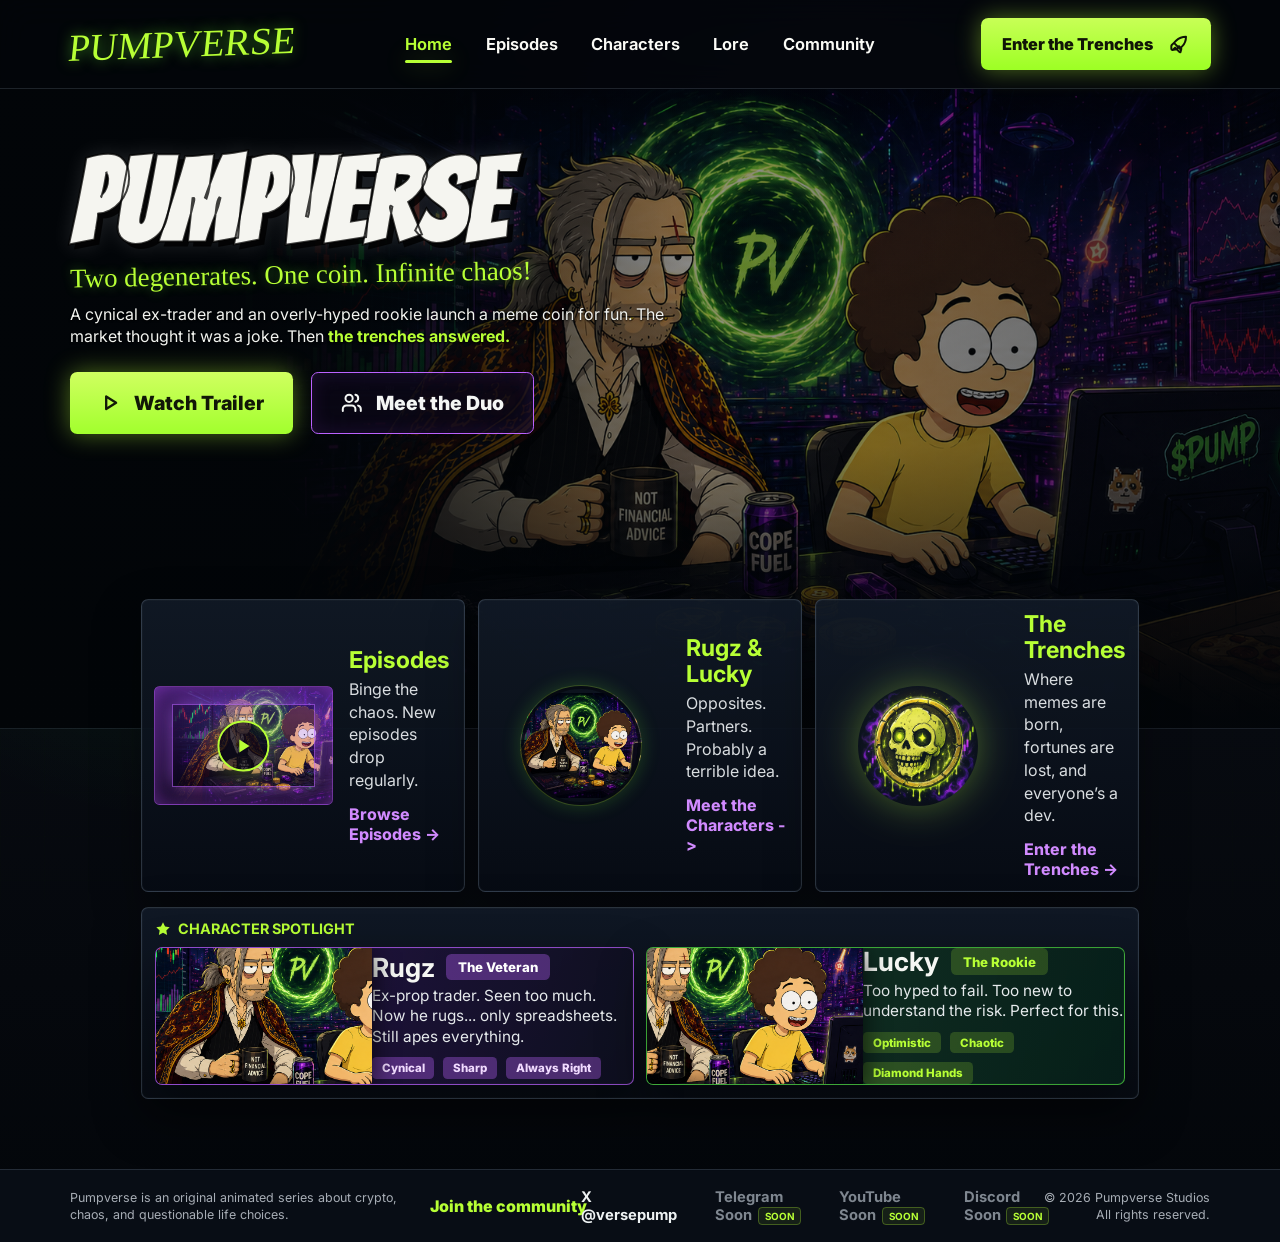
==== index.html @ 9939640f "Initial Pumpverse static site" ====
<!doctype html>
<html lang="en">
  <head>
    <meta charset="UTF-8" />
    <meta name="viewport" content="width=device-width, initial-scale=1.0" />
    <title>Pumpverse - Official Series</title>
    <link rel="preconnect" href="https://fonts.googleapis.com" />
    <link rel="preconnect" href="https://fonts.gstatic.com" crossorigin />
    <link href="https://fonts.googleapis.com/css2?family=Bangers&family=Inter:wght@400;500;600;700;800;900&family=Permanent+Marker&display=swap" rel="stylesheet" />
    <link rel="stylesheet" href="styles.css" />
  </head>
  <body>
    <div class="page-shell">
      <header class="site-header">
        <a class="brand" href="index.html" aria-label="Pumpverse home">
          <span class="brand-word">Pumpverse</span>
        </a>

        <nav class="nav-links" aria-label="Main navigation">
          <a class="active" href="index.html">Home</a>
          <a href="episodes.html">Episodes</a>
          <a href="characters.html">Characters</a>
          <a href="lore.html">Lore</a>
          <a href="community.html">Community</a>
        </nav>

        <a class="primary-cta" href="trenches.html">
          <span>Enter the Trenches</span>
          <svg viewBox="0 0 24 24" aria-hidden="true">
            <path d="M5 19c2.8-.3 5.1-1.2 6.8-2.9m-3.9.2-2.1 2.1c-.8.8-2.1.2-2.1-.9v-3c0-.4.2-.8.5-1.1l2.4-2.4m1.3 5.3 4.9 4.9c.4.4 1 .2 1.2-.3l.8-3c.1-.4 0-.7-.3-1l-2.3-2.3m-5.6-3.6 4.9 4.9m-4.9-4.9 2.6-2.6c3.1-3.1 6.4-4.3 10.8-4.3 0 4.4-1.2 7.7-4.3 10.8l-2.6 2.6" />
          </svg>
        </a>
      </header>

      <main>
        <section class="hero" aria-labelledby="hero-title">
          <img class="hero-art" src="assets/hero.png" alt="Rugz and Lucky in a neon crypto city" />
          <div class="hero-overlay"></div>
          <div class="hero-copy">
            <h1 id="hero-title">Pumpverse</h1>
            <p class="tagline">Two degenerates. One coin. Infinite chaos!</p>
            <p class="intro">
              A cynical ex-trader and an overly-hyped rookie launch a meme coin for fun.
              The market thought it was a joke. Then <strong>the trenches answered.</strong>
            </p>
            <div class="hero-actions">
              <a class="btn btn-green" href="episodes.html">
                <svg viewBox="0 0 24 24" aria-hidden="true"><path d="M8 5v14l11-7z" /></svg>
                Watch Trailer
              </a>
              <a class="btn btn-ghost" href="#characters">
                <svg viewBox="0 0 24 24" aria-hidden="true"><path d="M16 21v-2a4 4 0 0 0-4-4H6a4 4 0 0 0-4 4v2m7-10a4 4 0 1 0 0-8 4 4 0 0 0 0 8Zm13 10v-2a4 4 0 0 0-3-3.9M16 3.1a4 4 0 0 1 0 7.8" /></svg>
                Meet the Duo
              </a>
            </div>
          </div>
        </section>

        <section class="feature-grid" id="episodes" aria-label="Featured sections">
          <article class="feature-card">
            <div class="episode-screen">
              <div class="screen-glow"></div>
              <svg viewBox="0 0 64 64" aria-hidden="true"><path d="M24 18v28l22-14z" /></svg>
            </div>
            <div>
              <h2>Episodes</h2>
              <p>Binge the chaos. New episodes drop regularly.</p>
              <a href="episodes.html">Browse Episodes <span aria-hidden="true">-></span></a>
            </div>
          </article>

          <article class="feature-card">
            <div class="duo-medallion"></div>
            <div>
              <h2>Rugz &amp; Lucky</h2>
              <p>Opposites. Partners. Probably a terrible idea.</p>
              <a href="characters.html">Meet the Characters <span aria-hidden="true">-></span></a>
            </div>
          </article>

          <article class="feature-card" id="lore">
            <img class="coin-icon" src="assets/coin.png" alt="Glowing skull coin" />
            <div>
              <h2>The Trenches</h2>
              <p>Where memes are born, fortunes are lost, and everyone’s a dev.</p>
              <a href="trenches.html">Enter the Trenches <span aria-hidden="true">-></span></a>
            </div>
          </article>
        </section>

        <section class="spotlight" id="characters" aria-labelledby="spotlight-title">
          <h2 id="spotlight-title">
            <svg viewBox="0 0 24 24" aria-hidden="true"><path d="m12 2 3.1 6.3 6.9 1-5 4.9 1.2 6.8L12 17.8 5.8 21 7 14.2 2 9.3l6.9-1z" /></svg>
            Character Spotlight
          </h2>
          <div class="character-grid">
            <article class="character-card rugz">
              <div class="character-crop rugz-crop"></div>
              <div>
                <div class="name-row">
                  <h3>Rugz</h3>
                  <span>The Veteran</span>
                </div>
                <p>Ex-prop trader. Seen too much. Now he rugs... only spreadsheets. Still apes everything.</p>
                <div class="chips">
                  <span>Cynical</span>
                  <span>Sharp</span>
                  <span>Always Right</span>
                </div>
              </div>
            </article>

            <article class="character-card lucky">
              <div class="character-crop lucky-crop"></div>
              <div>
                <div class="name-row">
                  <h3>Lucky</h3>
                  <span>The Rookie</span>
                </div>
                <p>Too hyped to fail. Too new to understand the risk. Perfect for this.</p>
                <div class="chips">
                  <span>Optimistic</span>
                  <span>Chaotic</span>
                  <span>Diamond Hands</span>
                </div>
              </div>
            </article>
          </div>
        </section>
      </main>

      <footer class="site-footer" id="community">
        <div class="footer-brand">
          <p>Pumpverse is an original animated series about crypto, chaos, and questionable life choices.</p>
        </div>
        <a class="community-link" href="#">Join the community</a>
        <div class="socials" aria-label="Social links">
          <a href="https://x.com/versepump" aria-label="X @versepump" target="_blank" rel="noopener">X @versepump</a>
          <span class="soon-link" aria-label="Telegram coming soon">Telegram Soon</span>
          <span class="soon-link" aria-label="YouTube coming soon">YouTube Soon</span>
          <span class="soon-link" aria-label="Discord coming soon">Discord Soon</span>
        </div>
        <p class="copyright">© 2026 Pumpverse Studios<br />All rights reserved.</p>
      </footer>
    </div>
    <script src="script.js"></script>
  </body>
</html>
---- styles.css ----
:root {
  color-scheme: dark;
  --bg: #03060a;
  --panel: rgba(13, 20, 31, 0.88);
  --panel-strong: rgba(8, 13, 21, 0.94);
  --line: rgba(168, 191, 213, 0.22);
  --text: #f5f7f3;
  --muted: #bcc3ca;
  --green: #b7ff35;
  --green-2: #70ff35;
  --purple: #bb62ff;
  --purple-2: #6120a4;
  --gold: #f2b84b;
  --danger: #ff4a66;
  --shadow-green: 0 0 24px rgba(183, 255, 53, 0.42);
  --shadow-purple: 0 0 26px rgba(172, 72, 255, 0.34);
}

* {
  box-sizing: border-box;
}

html {
  scroll-behavior: smooth;
}

body {
  min-height: 100vh;
  margin: 0;
  overflow-x: hidden;
  background:
    radial-gradient(circle at 66% 12%, rgba(92, 31, 163, 0.28), transparent 30rem),
    radial-gradient(circle at 14% 34%, rgba(34, 255, 71, 0.1), transparent 25rem),
    linear-gradient(180deg, #02050a 0%, #070a10 58%, #03060a 100%);
  color: var(--text);
  font-family: Inter, system-ui, -apple-system, BlinkMacSystemFont, "Segoe UI", sans-serif;
}

body::before {
  position: fixed;
  inset: 0;
  z-index: -1;
  pointer-events: none;
  content: "";
  opacity: 0.28;
  background-image:
    linear-gradient(rgba(183, 255, 53, 0.03) 1px, transparent 1px),
    linear-gradient(90deg, rgba(183, 255, 53, 0.03) 1px, transparent 1px);
  background-size: 44px 44px;
}

a {
  color: inherit;
  text-decoration: none;
}

button,
a {
  -webkit-tap-highlight-color: transparent;
}

svg {
  display: block;
}

.page-shell {
  min-height: 100vh;
  background: linear-gradient(180deg, rgba(0, 0, 0, 0.18), transparent 42%);
}

.site-header {
  position: sticky;
  top: 0;
  z-index: 20;
  display: grid;
  grid-template-columns: minmax(15rem, 1fr) auto minmax(15rem, 1fr);
  align-items: center;
  gap: 2rem;
  height: 5.55rem;
  padding: 0 5.4vw;
  border-bottom: 1px solid rgba(150, 170, 190, 0.18);
  background: rgba(3, 6, 10, 0.88);
  backdrop-filter: blur(16px);
}

.brand {
  display: inline-flex;
  align-items: center;
  gap: 0.9rem;
  width: fit-content;
}

.brand-mark {
  display: grid;
  width: 3.3rem;
  height: 3.3rem;
  place-items: center;
  color: var(--green);
  border: 2px solid var(--purple);
  border-radius: 50%;
  box-shadow: inset 0 0 18px rgba(183, 255, 53, 0.22), var(--shadow-purple);
  font-family: Permanent Marker, cursive;
  font-size: 1.35rem;
  line-height: 1;
  rotate: -10deg;
}

.brand-mark.small {
  flex: 0 0 auto;
  width: 3rem;
  height: 3rem;
  font-size: 1.15rem;
}

.brand-word {
  color: var(--green);
  text-shadow: 0 0 14px rgba(112, 255, 53, 0.58);
  font-family: Permanent Marker, cursive;
  font-size: clamp(2rem, 3vw, 3.2rem);
  line-height: 0.9;
  text-transform: uppercase;
  transform: skew(-8deg) rotate(-2deg);
}

.nav-links {
  display: flex;
  align-items: center;
  gap: clamp(1.4rem, 2.6vw, 3rem);
  color: #fbfbf6;
  font-size: 1.03rem;
  font-weight: 650;
}

.nav-links a {
  position: relative;
  padding: 0.4rem 0;
}

.nav-links a::after {
  position: absolute;
  right: 0;
  bottom: -0.15rem;
  left: 0;
  height: 0.15rem;
  content: "";
  border-radius: 999px;
  background: var(--green);
  box-shadow: var(--shadow-green);
  transform: scaleX(0);
  transform-origin: center;
  transition: transform 180ms ease;
}

.nav-links a:hover::after,
.nav-links .active::after {
  transform: scaleX(1);
}

.nav-links .active {
  color: var(--green);
}

.primary-cta {
  justify-self: end;
  display: inline-flex;
  align-items: center;
  justify-content: center;
  gap: 0.9rem;
  min-height: 3.3rem;
  padding: 0 1.35rem;
  color: #101506;
  border: 0;
  border-radius: 0.45rem;
  background: linear-gradient(180deg, #c8ff56, #9dff24);
  box-shadow: var(--shadow-green);
  font: inherit;
  font-size: 1.02rem;
  font-weight: 850;
  cursor: pointer;
}

.primary-cta svg,
.btn svg {
  width: 1.35rem;
  height: 1.35rem;
  fill: none;
  stroke: currentColor;
  stroke-width: 2.2;
  stroke-linecap: round;
  stroke-linejoin: round;
}

.hero {
  position: relative;
  min-height: clamp(31rem, 50vw, 48rem);
  overflow: hidden;
  border-bottom: 1px solid rgba(147, 170, 194, 0.13);
}

.hero-art {
  position: absolute;
  inset: 0;
  width: 100%;
  height: 100%;
  object-fit: cover;
  object-position: center top;
  opacity: 0.96;
}

.hero-overlay {
  position: absolute;
  inset: 0;
  background:
    linear-gradient(90deg, rgba(2, 5, 8, 0.98) 0%, rgba(2, 5, 8, 0.91) 25%, rgba(2, 5, 8, 0.34) 55%, rgba(2, 5, 8, 0.56) 100%),
    linear-gradient(180deg, rgba(2, 5, 8, 0.1) 0%, rgba(2, 5, 8, 0.12) 56%, #03060a 100%);
}

.hero-copy {
  position: relative;
  z-index: 2;
  width: min(45rem, 54vw);
  padding: clamp(2.8rem, 5.3vw, 6rem) 0 10.5rem 5.5vw;
}

.hero h1 {
  margin: 0;
  max-width: 12ch;
  color: #f5f5f0;
  font-family: Bangers, Impact, fantasy;
  font-size: clamp(5.3rem, 9.1vw, 11.7rem);
  font-weight: 900;
  line-height: 0.78;
  letter-spacing: 0;
  text-transform: uppercase;
  text-shadow:
    0.04em 0.04em 0 rgba(0, 0, 0, 0.8),
    0 0 1px #000;
  -webkit-text-stroke: 2px rgba(0, 0, 0, 0.75);
  filter: drop-shadow(0 0 0.6rem rgba(255, 255, 255, 0.12));
}

.tagline {
  margin: 0.75rem 0 1.05rem;
  color: var(--green);
  font-family: Permanent Marker, cursive;
  font-size: clamp(1.45rem, 2.1vw, 2.55rem);
  line-height: 1.05;
  text-shadow: 0 0 12px rgba(112, 255, 53, 0.42);
  transform: rotate(-1deg);
}

.intro {
  max-width: 38rem;
  margin: 0;
  color: #f1f3ef;
  font-size: clamp(1rem, 1.12vw, 1.22rem);
  line-height: 1.32;
  text-shadow: 0 1px 2px #000;
}

.intro strong {
  color: var(--green);
}

.hero-actions {
  display: flex;
  flex-wrap: wrap;
  gap: 1.15rem;
  margin-top: 1.6rem;
}

.btn {
  display: inline-flex;
  align-items: center;
  justify-content: center;
  gap: 0.8rem;
  min-width: 13.9rem;
  min-height: 3.85rem;
  padding: 0 1.45rem;
  border-radius: 0.45rem;
  font-size: 1.22rem;
  font-weight: 850;
}

.btn-green {
  color: #111807;
  background: linear-gradient(180deg, #d0ff60, #a2ff2d);
  box-shadow: var(--shadow-green);
}

.btn-green svg {
  fill: none;
  stroke-width: 2.6;
}

.btn-ghost {
  color: #f4f6f4;
  border: 1px solid var(--purple);
  background: rgba(12, 7, 24, 0.72);
  box-shadow: inset 0 0 20px rgba(169, 84, 255, 0.12);
}

.feature-grid,
.spotlight {
  position: relative;
  z-index: 5;
  width: min(76rem, 78vw);
  margin-right: auto;
  margin-left: auto;
}

.feature-grid {
  display: grid;
  grid-template-columns: repeat(3, minmax(0, 1fr));
  gap: 0.85rem;
  margin-top: -8.1rem;
}

.feature-card,
.spotlight,
.character-card {
  border: 1px solid var(--line);
  background: linear-gradient(180deg, rgba(17, 26, 39, 0.9), rgba(7, 12, 20, 0.92));
  box-shadow: 0 1.2rem 3rem rgba(0, 0, 0, 0.36), inset 0 0 0 1px rgba(255, 255, 255, 0.02);
}

.feature-card {
  display: grid;
  grid-template-columns: 11.2rem minmax(0, 1fr);
  align-items: center;
  gap: 1rem;
  min-height: 9.1rem;
  padding: 0.75rem;
  border-radius: 0.45rem;
}

.feature-card h2 {
  margin: 0 0 0.3rem;
  color: var(--green);
  font-size: 1.45rem;
  line-height: 1.1;
}

.feature-card p {
  margin: 0;
  color: #d9dde0;
  font-size: 1rem;
  line-height: 1.42;
}

.feature-card a {
  display: inline-block;
  margin-top: 0.75rem;
  color: #d18aff;
  font-weight: 760;
}

.episode-screen,
.duo-medallion {
  position: relative;
  min-width: 0;
  height: 7.4rem;
  overflow: hidden;
  border-radius: 0.35rem;
  background: #080d16;
}

.episode-screen {
  border: 1px solid rgba(191, 92, 255, 0.55);
  background:
    linear-gradient(rgba(156, 66, 255, 0.3), rgba(156, 66, 255, 0.02)),
    url("assets/hero.png") center / cover;
  box-shadow: inset 0 0 1.4rem rgba(188, 83, 255, 0.5);
}

.screen-glow {
  position: absolute;
  inset: 1.05rem;
  border: 1px solid rgba(187, 98, 255, 0.6);
  box-shadow: 0 0 1.1rem rgba(187, 98, 255, 0.62);
}

.episode-screen svg {
  position: absolute;
  top: 50%;
  left: 50%;
  width: 3.2rem;
  height: 3.2rem;
  padding: 0.55rem;
  color: var(--green);
  border: 2px solid currentColor;
  border-radius: 50%;
  fill: currentColor;
  background: rgba(4, 7, 12, 0.68);
  box-shadow: var(--shadow-green);
  transform: translate(-50%, -50%);
}

.duo-medallion {
  width: 7.6rem;
  height: 7.6rem;
  justify-self: center;
  border: 1px solid rgba(183, 255, 53, 0.25);
  border-radius: 50%;
  background: url("assets/hero.png") 65% 50% / 205% no-repeat;
  box-shadow: inset 0 0 0 3px rgba(6, 9, 16, 0.82), 0 0 1.2rem rgba(105, 255, 53, 0.2);
}

.coin-icon {
  width: 7.5rem;
  height: 7.5rem;
  justify-self: center;
  object-fit: cover;
  border-radius: 50%;
  mix-blend-mode: screen;
  filter: drop-shadow(0 0 1.2rem rgba(183, 255, 53, 0.35));
}

.spotlight {
  margin-top: 0.95rem;
  margin-bottom: 4.4rem;
  padding: 0.8rem;
  border-radius: 0.45rem;
}

.spotlight > h2 {
  display: inline-flex;
  align-items: center;
  gap: 0.45rem;
  margin: 0 0 0.65rem;
  color: var(--green);
  font-size: 0.9rem;
  line-height: 1;
  text-transform: uppercase;
}

.spotlight > h2 svg {
  width: 1rem;
  height: 1rem;
  fill: currentColor;
}

.character-grid {
  display: grid;
  grid-template-columns: repeat(2, minmax(0, 1fr));
  gap: 0.8rem;
}

.character-card {
  display: grid;
  grid-template-columns: 13.5rem minmax(0, 1fr);
  align-items: center;
  min-height: 7.9rem;
  overflow: hidden;
  border-radius: 0.45rem;
}

.character-card.rugz {
  border-color: rgba(187, 98, 255, 0.72);
  background: linear-gradient(100deg, rgba(50, 20, 92, 0.74), rgba(14, 16, 31, 0.94));
}

.character-card.lucky {
  border-color: rgba(95, 255, 73, 0.58);
  background: linear-gradient(100deg, rgba(25, 64, 42, 0.8), rgba(6, 31, 25, 0.94));
}

.character-crop {
  align-self: stretch;
  min-height: 8.4rem;
  background-image: url("assets/hero.png");
  background-repeat: no-repeat;
  filter: drop-shadow(0 0.3rem 0.8rem rgba(0, 0, 0, 0.75));
}

.rugz-crop {
  background-position: 53% 42%;
  background-size: 265%;
}

.lucky-crop {
  background-position: 75% 42%;
  background-size: 255%;
}

.name-row {
  display: flex;
  flex-wrap: wrap;
  align-items: center;
  gap: 0.7rem;
  margin-bottom: 0.38rem;
}

.name-row h3 {
  margin: 0;
  font-size: 1.65rem;
  line-height: 1;
}

.name-row span {
  display: inline-flex;
  align-items: center;
  min-height: 1.65rem;
  padding: 0 0.75rem;
  border-radius: 0.34rem;
  background: rgba(187, 98, 255, 0.35);
  color: #fff;
  font-size: 0.83rem;
  font-weight: 800;
}

.lucky .name-row span,
.lucky .chips span {
  background: rgba(183, 255, 53, 0.18);
  color: var(--green);
}

.character-card p {
  max-width: 28rem;
  margin: 0;
  color: #e6eaec;
  font-size: 0.96rem;
  line-height: 1.32;
}

.chips {
  display: flex;
  flex-wrap: wrap;
  gap: 0.55rem;
  margin-top: 0.65rem;
}

.chips span {
  display: inline-flex;
  align-items: center;
  min-height: 1.35rem;
  padding: 0 0.62rem;
  border-radius: 0.28rem;
  background: rgba(187, 98, 255, 0.34);
  color: #f1dbff;
  font-size: 0.72rem;
  font-weight: 800;
}

.site-footer {
  display: grid;
  grid-template-columns: minmax(16rem, 1fr) auto minmax(19rem, 1.2fr) auto;
  align-items: center;
  gap: 2rem;
  min-height: 4.55rem;
  padding: 0.55rem 5.5vw;
  border-top: 1px solid rgba(150, 170, 190, 0.2);
  background: rgba(9, 14, 22, 0.96);
}

.footer-brand {
  display: flex;
  align-items: center;
  gap: 1rem;
}

.footer-brand p,
.copyright {
  margin: 0;
  color: #a7adb5;
  font-size: 0.78rem;
  line-height: 1.38;
}

.community-link {
  color: var(--green);
  font-weight: 850;
}

.socials {
  display: flex;
  align-items: center;
  justify-content: center;
  gap: clamp(1.2rem, 3vw, 3rem);
  color: #eef2f3;
  font-size: 0.92rem;
  font-weight: 700;
}

.soon-link {
  position: relative;
  color: #7f8790;
  cursor: default;
}

.soon-link::after {
  content: "soon";
  margin-left: 0.35rem;
  padding: 0.1rem 0.35rem;
  color: var(--green);
  border: 1px solid rgba(183, 255, 53, 0.28);
  border-radius: 0.25rem;
  background: rgba(183, 255, 53, 0.08);
  font-size: 0.62rem;
  text-transform: uppercase;
}

.copyright {
  text-align: right;
}

.characters-body {
  background:
    radial-gradient(circle at 74% 20%, rgba(40, 255, 80, 0.08), transparent 28rem),
    radial-gradient(circle at 43% 18%, rgba(153, 56, 255, 0.18), transparent 30rem),
    linear-gradient(180deg, #02050a 0%, #05080e 56%, #020408 100%);
}

.characters-page {
  position: relative;
  width: min(86vw, 92rem);
  margin: 0 auto;
  padding: 1.2rem 0 3rem;
}

.characters-page::before {
  position: absolute;
  top: 0;
  right: -7vw;
  left: -7vw;
  height: 35rem;
  pointer-events: none;
  content: "";
  opacity: 0.42;
  background:
    linear-gradient(90deg, #03060a 0%, rgba(3, 6, 10, 0.64) 34%, rgba(3, 6, 10, 0.38) 65%, #03060a 100%),
    url("assets/hero.png") center 18% / cover no-repeat;
  mask-image: linear-gradient(#000 0%, #000 65%, transparent 100%);
}

.characters-top,
.characters-dashboard,
.gear-panel {
  position: relative;
  z-index: 2;
}

.characters-top {
  display: grid;
  grid-template-columns: 1.08fr 1fr 1.15fr;
  gap: 0.9rem;
  align-items: stretch;
}

.characters-intro {
  align-self: center;
  padding: 1rem 1.2rem 1rem 0;
}

.characters-intro h1,
.profile-copy h2 {
  margin: 0;
  color: #f7f7f2;
  font-family: Bangers, Impact, fantasy;
  font-weight: 900;
  line-height: 0.84;
  letter-spacing: 0;
  text-transform: uppercase;
  text-shadow: 0.05em 0.05em 0 #1c1f20;
  -webkit-text-stroke: 1px rgba(0, 0, 0, 0.72);
}

.characters-intro h1 {
  font-size: clamp(4.2rem, 5.6vw, 7rem);
}

.characters-intro .tagline {
  max-width: 35rem;
  margin-top: 0.85rem;
  font-size: clamp(1.45rem, 2vw, 2.2rem);
}

.green-link {
  display: inline-block;
  margin-top: 0.85rem;
  color: var(--green);
  font-weight: 700;
}

.profile-panel,
.dash-panel,
.gear-panel {
  border: 1px solid var(--line);
  border-radius: 0.45rem;
  background: linear-gradient(180deg, rgba(11, 17, 27, 0.9), rgba(5, 9, 16, 0.94));
  box-shadow: 0 1.2rem 3rem rgba(0, 0, 0, 0.32), inset 0 0 0 1px rgba(255, 255, 255, 0.025);
}

.profile-panel {
  display: grid;
  grid-template-columns: 46% 54%;
  min-height: 20.4rem;
  overflow: hidden;
}

.profile-rugz {
  border-color: rgba(187, 98, 255, 0.76);
  background:
    radial-gradient(circle at 76% 20%, rgba(111, 45, 171, 0.36), transparent 15rem),
    linear-gradient(180deg, rgba(23, 14, 43, 0.9), rgba(7, 10, 17, 0.95));
}

.profile-lucky {
  border-color: rgba(147, 255, 53, 0.62);
  background:
    radial-gradient(circle at 72% 18%, rgba(85, 255, 53, 0.16), transparent 16rem),
    linear-gradient(180deg, rgba(10, 42, 26, 0.88), rgba(4, 16, 12, 0.95));
}

.profile-portrait {
  min-height: 100%;
  background-repeat: no-repeat;
  background-position: center bottom;
  background-size: contain;
  filter: drop-shadow(0 0.6rem 1rem rgba(0, 0, 0, 0.8));
}

.rugz-profile {
  background-image: url("assets/rugz.png");
}

.lucky-profile {
  background-image: url("assets/lucky.png");
}

.profile-copy {
  position: relative;
  padding: 1.25rem 1.2rem 1rem;
}

.profile-copy h2 {
  margin-top: 0.25rem;
  font-size: clamp(3.8rem, 4.6vw, 5.5rem);
}

.role-pill {
  display: inline-flex;
  min-height: 1.55rem;
  align-items: center;
  padding: 0 0.65rem;
  border-radius: 0.34rem;
  font-size: 0.86rem;
  font-weight: 800;
}

.role-pill.purple {
  color: #fff;
  border: 1px solid rgba(187, 98, 255, 0.58);
  background: rgba(98, 43, 145, 0.58);
}

.role-pill.green {
  color: var(--green);
  border: 1px solid rgba(183, 255, 53, 0.48);
  background: rgba(99, 144, 22, 0.36);
}

.profile-line {
  color: #cf86ff;
  font-weight: 800;
}

.profile-lucky .profile-line {
  color: var(--green);
}

.profile-copy p {
  margin: 0.6rem 0;
  color: #edf1ed;
  font-size: 0.9rem;
  line-height: 1.34;
}

.profile-copy blockquote {
  margin: 0.95rem 0 0;
  padding: 0.9rem 1rem;
  color: #fff;
  border: 1px solid rgba(187, 98, 255, 0.5);
  border-radius: 0.4rem;
  background: rgba(25, 12, 42, 0.68);
  font-size: 0.9rem;
  line-height: 1.35;
}

.profile-lucky blockquote {
  border-color: rgba(146, 255, 53, 0.45);
  background: rgba(10, 41, 20, 0.7);
}

.characters-dashboard {
  display: grid;
  grid-template-columns: 1.1fr 1fr 0.73fr 0.92fr;
  gap: 0.9rem;
  margin-top: 0.9rem;
}

.dash-panel {
  min-height: 16rem;
  padding: 1rem;
}

.dash-panel h2,
.gear-panel h2 {
  display: flex;
  align-items: center;
  gap: 0.65rem;
  margin: 0 0 0.9rem;
  padding-bottom: 0.75rem;
  color: #c184ff;
  border-bottom: 1px solid rgba(160, 180, 202, 0.14);
  font-size: 0.96rem;
  line-height: 1;
  text-transform: uppercase;
}

.dash-panel h2 svg,
.gear-panel h2 svg {
  width: 1.15rem;
  height: 1.15rem;
  fill: none;
  stroke: currentColor;
  stroke-width: 2;
  stroke-linecap: round;
  stroke-linejoin: round;
}

.chemistry-panel h2,
.relations-panel h2,
.gear-panel h2 {
  color: var(--green);
}

.stats-head,
.stat-row {
  display: grid;
  grid-template-columns: 1.25fr 1fr 2rem 1fr 2rem;
  gap: 0.6rem;
  align-items: center;
}

.stats-head {
  margin-bottom: 0.65rem;
  color: var(--green);
  font-size: 0.92rem;
  text-transform: uppercase;
}

.stats-head strong:first-of-type {
  color: #c184ff;
}

.stat-row {
  min-height: 1.55rem;
  color: #e7ecea;
  font-size: 0.78rem;
}

.stat-row div {
  height: 0.68rem;
  overflow: hidden;
  border-radius: 0.08rem;
  background: rgba(255, 255, 255, 0.12);
}

.stat-row div::before {
  display: block;
  width: var(--w);
  height: 100%;
  content: "";
  background: linear-gradient(90deg, #8b43ff, #cf80ff);
}

.stat-row div:nth-of-type(2)::before {
  background: linear-gradient(90deg, #9eff28, #cdff4c);
}

.stat-row b {
  color: #d59bff;
  font-size: 0.78rem;
}

.stat-row b:nth-of-type(2) {
  color: var(--green);
}

.chemistry-panel h3 {
  margin: 0 0 0.65rem;
  color: var(--green);
  font-size: 1rem;
}

.chemistry-panel p {
  margin: 0;
  color: #dce0e2;
  font-size: 0.82rem;
  line-height: 1.42;
}

.chemistry-meter {
  position: relative;
  display: flex;
  justify-content: space-between;
  align-items: center;
  margin: 1.15rem 0 0.8rem;
  padding-top: 1.55rem;
  color: #bd82ff;
  font-size: 0.78rem;
}

.chemistry-meter::before {
  position: absolute;
  top: 0.55rem;
  right: 0.45rem;
  left: 0.45rem;
  height: 0.48rem;
  content: "";
  border-radius: 999px;
  background: linear-gradient(90deg, #a64dff 0 45%, var(--green) 45% 100%);
  box-shadow: 0 0 1rem rgba(183, 255, 53, 0.28);
}

.chemistry-meter strong {
  position: absolute;
  top: -0.28rem;
  left: 50%;
  display: grid;
  width: 2.8rem;
  height: 2.8rem;
  place-items: center;
  color: var(--green);
  border: 2px solid var(--purple);
  border-radius: 50%;
  background: #080b13;
  font-family: Permanent Marker, cursive;
  transform: translateX(-50%) rotate(-9deg);
}

.chemistry-meter span:last-child {
  color: var(--green);
}

.mini-callout {
  display: grid;
  grid-template-columns: 3.8rem 1fr;
  gap: 0.9rem;
  align-items: center;
  padding: 0.65rem;
  border: 1px solid rgba(183, 255, 53, 0.34);
  border-radius: 0.4rem;
  background: rgba(11, 39, 17, 0.35);
}

.mini-callout img {
  width: 3.5rem;
  height: 3.5rem;
  object-fit: cover;
  border-radius: 50%;
}

.mini-callout strong {
  display: block;
  color: var(--green);
}

.quote-tabs {
  display: flex;
  gap: 0.7rem;
  margin-bottom: 0.75rem;
}

.quote-tabs span {
  min-width: 3.8rem;
  padding: 0.48rem 0.7rem;
  border-radius: 0.35rem;
  background: rgba(93, 42, 143, 0.65);
  color: #fff;
  text-align: center;
  font-size: 0.78rem;
}

.quote-tabs span:last-child {
  color: var(--green);
  background: rgba(18, 49, 27, 0.55);
}

.quotes-panel p {
  margin: 0.42rem 0;
  padding: 0.58rem 0.75rem;
  border-radius: 0.34rem;
  background: rgba(51, 24, 84, 0.52);
  color: #dca9ff;
  font-size: 0.8rem;
  font-weight: 700;
}

.quotes-panel .lucky-quote {
  background: rgba(15, 57, 24, 0.56);
  color: var(--green);
}

.relation-row {
  display: grid;
  grid-template-columns: 4.4rem 1fr 4.4rem;
  gap: 0.7rem;
  align-items: center;
  margin: 0.7rem 0;
}

.relation-row p {
  position: relative;
  margin: 0;
  color: #c586ff;
  font-size: 0.84rem;
  line-height: 1.12;
  text-align: center;
}

.relation-row p::before,
.relation-row p::after {
  position: absolute;
  top: 50%;
  width: 2.1rem;
  height: 1px;
  content: "";
  background: rgba(190, 111, 255, 0.65);
}

.relation-row p::before {
  right: calc(100% + 0.4rem);
}

.relation-row p::after {
  left: calc(100% + 0.4rem);
}

.relation-row:nth-child(4) p {
  color: var(--green);
}

.face {
  display: block;
  width: 4.1rem;
  height: 4.1rem;
  border: 2px solid currentColor;
  border-radius: 50%;
  background-repeat: no-repeat;
  box-shadow: 0 0 1rem rgba(183, 255, 53, 0.16);
}

.rugz-face {
  color: #b56cff;
  background-image: url("assets/rugz.png");
  background-position: center 12%;
  background-size: 230%;
}

.lucky-face {
  color: var(--green);
  background-image: url("assets/lucky.png");
  background-position: center 10%;
  background-size: 220%;
}

.skull-face {
  color: var(--green);
  background-image: url("assets/coin.png");
  background-position: center;
  background-size: cover;
}

.doge-face {
  color: var(--gold);
  background:
    radial-gradient(circle at 50% 40%, #d79a45 0 36%, transparent 37%),
    radial-gradient(circle at 36% 42%, #16110b 0 5%, transparent 6%),
    radial-gradient(circle at 64% 42%, #16110b 0 5%, transparent 6%),
    radial-gradient(circle at 50% 59%, #fff 0 13%, transparent 14%),
    #6f421d;
}

.gear-panel {
  margin-top: 0.9rem;
  padding: 0.9rem 1rem 1rem;
  border-color: rgba(138, 255, 53, 0.48);
}

.gear-panel img {
  display: block;
  width: 100%;
  height: 9.6rem;
  object-fit: cover;
  object-position: center;
  border-radius: 0.35rem;
  opacity: 0.94;
}

.gear-copy {
  display: grid;
  grid-template-columns: repeat(4, minmax(0, 1fr));
  gap: 0.7rem;
  margin-top: -8.9rem;
}

.gear-copy article {
  min-height: 8.7rem;
  padding: 4.6rem 0.85rem 0.7rem;
  border-right: 1px solid rgba(160, 180, 202, 0.12);
  background: linear-gradient(180deg, transparent, rgba(5, 8, 14, 0.72) 55%);
}

.gear-copy article:last-child {
  border-right: 0;
}

.gear-copy h3 {
  margin: 0 0 0.25rem;
  color: var(--green);
  font-size: 1rem;
}

.gear-copy p {
  margin: 0;
  color: #e1e5e5;
  font-size: 0.82rem;
  line-height: 1.25;
}

.gear-copy span {
  display: inline-flex;
  min-height: 1.25rem;
  align-items: center;
  margin-top: 0.45rem;
  padding: 0 0.55rem;
  border-radius: 0.24rem;
  background: rgba(183, 255, 53, 0.18);
  color: var(--green);
  font-size: 0.72rem;
  font-weight: 800;
}

.lore-body {
  background:
    radial-gradient(circle at 55% 12%, rgba(91, 255, 53, 0.11), transparent 30rem),
    radial-gradient(circle at 82% 15%, rgba(160, 62, 255, 0.16), transparent 28rem),
    linear-gradient(180deg, #02050a 0%, #05080e 60%, #020408 100%);
}

.lore-page {
  width: min(96vw, 98rem);
  margin: 0 auto;
  padding: 0.7rem 0 1.1rem;
}

.lore-hero {
  position: relative;
  min-height: 19.6rem;
  overflow: hidden;
  border: 1px solid rgba(160, 180, 202, 0.1);
  border-radius: 0 0 0.45rem 0.45rem;
  background: #05090f;
}

.lore-hero > img {
  position: absolute;
  inset: 0;
  width: 100%;
  height: 100%;
  object-fit: cover;
  object-position: center 38%;
  opacity: 0.95;
}

.lore-shade {
  position: absolute;
  inset: 0;
  background:
    linear-gradient(90deg, rgba(3, 6, 10, 0.98) 0%, rgba(3, 6, 10, 0.88) 28%, rgba(3, 6, 10, 0.16) 62%, rgba(3, 6, 10, 0.88) 100%),
    linear-gradient(180deg, transparent 0%, rgba(3, 6, 10, 0.24) 68%, #03060a 100%);
}

.lore-copy {
  position: relative;
  z-index: 2;
  width: min(51rem, 56vw);
  padding: 1.35rem 0 1rem 1.6rem;
}

.lore-copy h1 {
  margin: 0;
  color: #f7f7f2;
  font-family: Bangers, Impact, fantasy;
  font-size: clamp(4.4rem, 5.7vw, 6.8rem);
  font-weight: 900;
  line-height: 0.78;
  letter-spacing: 0;
  text-transform: uppercase;
  text-shadow: 0.05em 0.05em 0 #171b1d;
  -webkit-text-stroke: 1px rgba(0, 0, 0, 0.72);
  white-space: nowrap;
}

.lore-copy h1 span {
  color: var(--green);
  font-family: Permanent Marker, cursive;
  font-size: 0.45em;
  -webkit-text-stroke: 0;
  text-shadow: 0 0 0.85rem rgba(183, 255, 53, 0.44);
  transform: rotate(-3deg);
  display: inline-block;
}

.lore-mobile-break {
  display: none;
}

.lore-copy .tagline {
  max-width: 36rem;
  margin: 0.55rem 0 0.65rem;
  font-size: clamp(1.25rem, 1.45vw, 1.7rem);
}

.lore-copy .intro {
  max-width: 33rem;
  font-size: 0.98rem;
}

.lore-copy .hero-actions {
  margin-top: 0.9rem;
}

.lore-copy .btn {
  min-height: 3rem;
  min-width: 13.2rem;
  font-size: 0.98rem;
}

.activity-stack {
  position: absolute;
  top: 0.9rem;
  right: 1rem;
  z-index: 3;
  display: grid;
  gap: 0.65rem;
  width: min(17rem, 23vw);
}

.activity-card,
.chaos-card {
  padding: 0.65rem 0.82rem;
  border: 1px solid rgba(160, 180, 202, 0.22);
  border-radius: 0.45rem;
  background: rgba(8, 13, 21, 0.88);
  box-shadow: inset 0 0 1.5rem rgba(143, 255, 53, 0.03);
}

.activity-card h2,
.chaos-card h2 {
  display: flex;
  justify-content: space-between;
  gap: 0.8rem;
  margin: 0 0 0.58rem;
  color: var(--green);
  font-size: 0.78rem;
  text-transform: uppercase;
}

.activity-card h2 span {
  font-size: 0.68rem;
}

.activity-card div {
  display: flex;
  justify-content: space-between;
  gap: 0.8rem;
  padding: 0.34rem 0;
  border-top: 1px solid rgba(160, 180, 202, 0.1);
}

.activity-card strong {
  color: #dce2e4;
  font-size: 0.78rem;
  font-weight: 600;
}

.activity-card b,
.chaos-card strong {
  color: var(--green);
  flex-shrink: 0;
}

.chaos-card h2 span {
  color: #ff4f4f;
}

.chaos-card strong {
  float: left;
  margin-right: 0.7rem;
  font-size: 2.05rem;
  line-height: 1;
}

.chaos-card small {
  color: #aeb6bd;
  font-size: 0.8rem;
}

.sparkline {
  height: 1.9rem;
  margin-left: 5rem;
  background:
    linear-gradient(135deg, transparent 7%, rgba(255, 72, 72, 0.9) 7% 9%, transparent 9% 16%, rgba(255, 72, 72, 0.9) 16% 18%, transparent 18% 27%, rgba(255, 72, 72, 0.9) 27% 29%, transparent 29% 38%, rgba(255, 72, 72, 0.9) 38% 40%, transparent 40% 50%, rgba(255, 72, 72, 0.9) 50% 52%, transparent 52% 63%, rgba(255, 72, 72, 0.9) 63% 65%, transparent 65% 74%, rgba(255, 72, 72, 0.9) 74% 76%, transparent 76%),
    linear-gradient(rgba(255, 70, 70, 0.12) 1px, transparent 1px),
    linear-gradient(90deg, rgba(255, 70, 70, 0.12) 1px, transparent 1px);
  background-size: 100% 100%, 1rem 0.75rem, 1rem 0.75rem;
}

.chaos-card p {
  clear: both;
  margin: 0.1rem 0 0;
  color: #c6ccd1;
  font-size: 0.75rem;
}

.lore-grid {
  display: grid;
  grid-template-columns: 1fr 1fr 0.9fr 1.13fr;
  gap: 0.65rem;
  margin-top: 0.65rem;
}

.lore-grid .dash-panel {
  position: relative;
  min-height: 15.7rem;
  overflow: hidden;
}

.lore-grid .dash-panel h2 {
  justify-content: flex-start;
  color: var(--green);
  font-family: Permanent Marker, cursive;
  font-size: 1.25rem;
  text-transform: uppercase;
}

.lore-grid .dash-panel h2 a {
  margin-left: auto;
  color: #d57aff;
  font-family: Inter, sans-serif;
  font-size: 0.76rem;
  font-weight: 800;
  text-transform: none;
}

.trenches-panel p {
  max-width: 20rem;
  margin: 0.8rem 0;
  color: #dce1e2;
  font-size: 0.85rem;
  line-height: 1.44;
}

.watermark-coin {
  position: absolute;
  right: -1rem;
  bottom: 1.4rem;
  width: 9.5rem;
  height: 9.5rem;
  object-fit: cover;
  border-radius: 50%;
  opacity: 0.14;
  filter: grayscale(1);
}

.lore-list {
  position: relative;
  z-index: 1;
  max-width: 17rem;
  margin: 1rem 0 0;
  padding: 0.55rem 0.75rem;
  border: 1px solid rgba(160, 180, 202, 0.12);
  border-radius: 0.35rem;
  background: rgba(8, 13, 21, 0.68);
  list-style: none;
}

.lore-list li {
  padding: 0.32rem 0;
  color: #dce1e2;
  font-size: 0.78rem;
}

.lore-list li::before {
  content: "☢";
  margin-right: 0.45rem;
  color: var(--green);
}

.panel-link {
  position: absolute;
  right: 0.85rem;
  bottom: 0.7rem;
  left: 0.85rem;
  display: flex;
  min-height: 2.25rem;
  align-items: center;
  justify-content: center;
  gap: 0.4rem;
  color: #d57aff;
  border: 1px solid rgba(187, 98, 255, 0.44);
  border-radius: 0.35rem;
  background: rgba(51, 20, 82, 0.46);
  font-size: 0.82rem;
  font-weight: 800;
}

.feed-row {
  display: grid;
  grid-template-columns: 1.7rem 1fr auto 3.1rem;
  gap: 0.55rem;
  align-items: center;
  min-height: 2.25rem;
  border-bottom: 1px solid rgba(160, 180, 202, 0.1);
}

.feed-row p {
  margin: 0;
  color: #dce1e2;
  font-size: 0.74rem;
}

.feed-row b {
  color: var(--green);
}

.feed-row em {
  padding: 0.2rem 0.38rem;
  color: #ff5b5b;
  border: 1px solid currentColor;
  border-radius: 0.25rem;
  font-size: 0.62rem;
  font-style: normal;
  font-weight: 800;
  text-transform: uppercase;
}

.feed-row:nth-child(4) em,
.feed-row:nth-child(6) em {
  color: #53ff53;
}

.feed-row:nth-child(5) em {
  color: #ffbd34;
}

.feed-row time {
  color: #8f98a1;
  font-size: 0.7rem;
}

.grave-row {
  display: grid;
  grid-template-columns: 1.7rem 1fr 5rem 3.8rem;
  gap: 0.4rem;
  align-items: center;
  min-height: 2.1rem;
  color: #e8ecec;
  border-bottom: 1px solid rgba(160, 180, 202, 0.1);
  font-size: 0.78rem;
}

.grave-row span {
  display: grid;
  width: 1.35rem;
  height: 1.35rem;
  place-items: center;
  color: #111;
  border-radius: 0.18rem;
  background: #aaa;
}

.grave-row small {
  color: #9ba4aa;
}

.grave-row em {
  color: #ff4d4d;
  font-style: normal;
  text-align: right;
}

.radar-content {
  display: grid;
  grid-template-columns: 1fr 1fr;
  gap: 1rem;
  align-items: center;
}

.radar {
  position: relative;
  width: min(12rem, 100%);
  aspect-ratio: 1;
  margin: 0 auto;
  border: 1px solid var(--green);
  border-radius: 50%;
  background:
    radial-gradient(circle, rgba(183, 255, 53, 0.32) 0 5%, transparent 6% 100%),
    repeating-radial-gradient(circle, transparent 0 22%, rgba(183, 255, 53, 0.45) 23% 24%, transparent 25% 43%),
    linear-gradient(90deg, transparent 49%, rgba(183, 255, 53, 0.75) 50%, transparent 51%),
    linear-gradient(0deg, transparent 49%, rgba(183, 255, 53, 0.75) 50%, transparent 51%),
    conic-gradient(from 45deg, transparent, rgba(100, 255, 53, 0.18), transparent 22%);
  box-shadow: inset 0 0 1.5rem rgba(119, 255, 53, 0.25), 0 0 1rem rgba(119, 255, 53, 0.22);
}

.radar::after {
  position: absolute;
  inset: 50% 0 49% 50%;
  content: "";
  background: var(--green);
  transform-origin: left;
  animation: sweep 5s linear infinite;
}

@keyframes sweep {
  to {
    transform: rotate(360deg);
  }
}

.dot {
  position: absolute;
  display: grid;
  width: 2.2rem;
  height: 2.2rem;
  place-items: center;
  border-radius: 50%;
  background: rgba(5, 8, 14, 0.85);
  border: 1px solid currentColor;
}

.dot::before {
  font-size: 1.25rem;
}

.dot.dog {
  top: 26%;
  left: 25%;
  color: #ffca55;
}

.dot.dog::before {
  content: "🐶";
}

.dot.frog {
  top: 27%;
  right: 18%;
  color: #53ff53;
}

.dot.frog::before {
  content: "🐸";
}

.dot.skull {
  right: 21%;
  bottom: 24%;
  color: var(--green);
}

.dot.skull::before {
  content: "💀";
}

.dot.cat {
  bottom: 17%;
  left: 35%;
  color: #d37bff;
}

.dot.cat::before {
  content: "😼";
}

.radar-legend {
  border: 1px solid rgba(160, 180, 202, 0.18);
  border-radius: 0.4rem;
  padding: 0.55rem 0.75rem;
  background: rgba(8, 13, 21, 0.66);
}

.radar-legend p {
  display: grid;
  grid-template-columns: 0.8rem 1fr auto;
  gap: 0.55rem;
  align-items: center;
  margin: 0;
  min-height: 1.75rem;
  border-bottom: 1px solid rgba(160, 180, 202, 0.1);
}

.radar-legend p:last-child {
  border-bottom: 0;
}

.radar-legend span {
  width: 0.62rem;
  height: 0.62rem;
  border-radius: 50%;
  background: #48ff55;
}

.radar-legend p:nth-child(2) span {
  background: #ffd35a;
}

.radar-legend p:nth-child(3) span {
  background: #62c7ff;
}

.radar-legend p:nth-child(n+4) span {
  background: #ff4d4d;
}

.radar-legend b,
.radar-legend em {
  color: #e8eeee;
  font-size: 0.82rem;
}

.radar-legend em {
  color: var(--green);
  font-style: normal;
}

.radar-legend p:nth-child(n+4) em {
  color: #ff5b5b;
}

.glossary-panel {
  margin-top: 0.65rem;
  padding: 0.8rem 1.2rem;
  border: 1px solid var(--line);
  border-radius: 0.45rem;
  background: linear-gradient(180deg, rgba(11, 17, 27, 0.9), rgba(5, 9, 16, 0.94));
}

.glossary-panel h2 {
  display: flex;
  align-items: center;
  gap: 0.65rem;
  margin: 0 0 0.8rem;
  color: var(--green);
  font-family: Permanent Marker, cursive;
  font-size: 1.18rem;
  text-transform: uppercase;
}

.glossary-panel svg {
  width: 1.25rem;
  height: 1.25rem;
  fill: none;
  stroke: currentColor;
  stroke-width: 2;
}

.glossary-grid {
  display: grid;
  grid-template-columns: repeat(8, minmax(0, 1fr));
  gap: 0.65rem;
}

.glossary-grid article {
  min-height: 4.8rem;
  padding: 0.65rem 0.75rem;
  border: 1px solid rgba(160, 180, 202, 0.14);
  border-radius: 0.35rem;
  background: rgba(8, 13, 21, 0.68);
}

.glossary-grid span {
  float: left;
  margin-right: 0.6rem;
  font-size: 1.75rem;
}

.glossary-grid h3 {
  margin: 0 0 0.25rem;
  color: var(--green);
  font-size: 0.94rem;
  text-transform: uppercase;
}

.glossary-grid p {
  margin: 0;
  color: #d1d7da;
  font-size: 0.72rem;
  line-height: 1.28;
}

.community-body {
  background:
    radial-gradient(circle at 70% 12%, rgba(160, 62, 255, 0.2), transparent 32rem),
    radial-gradient(circle at 25% 22%, rgba(79, 255, 53, 0.1), transparent 28rem),
    linear-gradient(180deg, #02050a 0%, #05080e 60%, #020408 100%);
}

.community-page {
  width: min(92rem, 92vw);
  margin: 0 auto;
  padding: 0.75rem 0 1.1rem;
}

.community-hero {
  position: relative;
  min-height: 20rem;
  overflow: hidden;
  border: 1px solid rgba(160, 180, 202, 0.1);
  border-radius: 0 0 0.45rem 0.45rem;
  background: #05090f;
}

.community-hero > img {
  position: absolute;
  inset: 0;
  width: 100%;
  height: 100%;
  object-fit: cover;
  object-position: center 42%;
}

.community-shade {
  position: absolute;
  inset: 0;
  background:
    linear-gradient(90deg, rgba(3, 6, 10, 0.98) 0%, rgba(3, 6, 10, 0.88) 25%, rgba(3, 6, 10, 0.18) 58%, rgba(3, 6, 10, 0.36) 100%),
    linear-gradient(180deg, transparent 0%, rgba(3, 6, 10, 0.08) 68%, #03060a 100%);
}

.community-copy {
  position: relative;
  z-index: 2;
  width: min(39rem, 43vw);
  padding: 1.55rem 0 1.25rem 1rem;
}

.community-copy h1 {
  margin: 0;
  color: #f7f7f2;
  font-family: Bangers, Impact, fantasy;
  font-size: clamp(5.6rem, 6.6vw, 8.1rem);
  font-weight: 900;
  line-height: 0.78;
  letter-spacing: 0;
  text-transform: uppercase;
  text-shadow: 0.05em 0.05em 0 #171b1d;
  -webkit-text-stroke: 1px rgba(0, 0, 0, 0.72);
}

.community-copy .tagline {
  margin: 0.7rem 0;
  font-size: clamp(1.35rem, 1.7vw, 2rem);
}

.community-copy .intro {
  max-width: 30rem;
  font-size: 0.95rem;
}

.community-copy .hero-actions {
  margin-top: 1rem;
}

.community-copy .btn {
  min-width: 10.5rem;
  min-height: 2.8rem;
  font-size: 0.9rem;
}

.community-grid {
  display: grid;
  grid-template-columns: 1.1fr 0.98fr 0.88fr 1.12fr;
  gap: 0.65rem;
  margin-top: 0.65rem;
}

.community-grid .dash-panel {
  min-height: 14.2rem;
  padding: 0.85rem;
  overflow: hidden;
}

.community-grid h2,
.community-bottom h2 {
  display: flex;
  justify-content: space-between;
  gap: 0.8rem;
  margin: 0 0 0.7rem;
  color: #c184ff;
  font-size: 0.88rem;
  line-height: 1;
  text-transform: uppercase;
}

.community-grid h2 a,
.community-grid h2 select {
  color: #d57aff;
  border: 0;
  background: transparent;
  font: inherit;
  font-size: 0.72rem;
}

.post-row {
  display: grid;
  grid-template-columns: 3rem 1fr;
  gap: 0.7rem;
  padding: 0.5rem 0;
  border-top: 1px solid rgba(160, 180, 202, 0.11);
}

.avatar {
  width: 2.7rem;
  height: 2.7rem;
}

.post-row p {
  min-width: 0;
  margin: 0;
  color: #d8dde0;
  font-size: 0.78rem;
  line-height: 1.3;
  overflow-wrap: anywhere;
}

.post-row b {
  display: inline-block;
  margin-right: 0.7rem;
  color: #d68cff;
}

.post-row small {
  color: #848d96;
}

.post-row em {
  color: #a8ff3d;
  font-style: normal;
}

.post-stats {
  grid-column: 2;
  display: flex;
  gap: 1.2rem;
  color: #b679ff;
  font-size: 0.75rem;
}

.post-stats span::before {
  margin-right: 0.25rem;
  color: var(--green);
}

.post-stats span:nth-child(1)::before { content: "♡"; }
.post-stats span:nth-child(2)::before { content: "↻"; }
.post-stats span:nth-child(3)::before { content: "↗"; }

.art-mosaic {
  display: grid;
  grid-template-columns: 1fr 0.48fr 0.48fr;
  grid-template-rows: 7.2rem 4rem;
  gap: 0.35rem;
}

.art-mosaic img {
  width: 100%;
  height: 100%;
  object-fit: cover;
  border: 1px solid rgba(187, 98, 255, 0.32);
  border-radius: 0.25rem;
}

.art-mosaic img:first-child {
  grid-column: 1 / -1;
}

.top-degens ol {
  margin: 0;
  padding: 0;
  list-style: none;
  counter-reset: degen;
}

.top-degens li {
  counter-increment: degen;
  display: grid;
  grid-template-columns: 1.5rem 2.25rem 1fr auto;
  gap: 0.6rem;
  align-items: center;
  min-height: 2.35rem;
  color: #e7ecec;
  border-top: 1px solid rgba(160, 180, 202, 0.1);
  font-size: 0.78rem;
}

.top-degens li b,
.top-degens li em {
  min-width: 0;
  overflow-wrap: anywhere;
}

.top-degens li::before {
  content: counter(degen);
  color: var(--green);
  font-weight: 900;
}

.top-degens .avatar {
  width: 2rem;
  height: 2rem;
}

.frog-mini {
  display: grid;
  place-items: center;
  color: #53ff53;
  border: 2px solid currentColor;
  border-radius: 50%;
  background: #132719;
}

.frog-mini::before {
  content: "🐸";
}

.top-degens em {
  color: var(--green);
  font-style: normal;
}

.challenge {
  display: grid;
  grid-template-columns: 4.9rem 1fr;
  gap: 0.9rem;
  align-items: center;
  margin-top: 0.55rem;
  padding: 0.55rem;
  border: 1px solid rgba(160, 180, 202, 0.14);
  border-radius: 0.35rem;
  background: rgba(8, 13, 21, 0.58);
}

.challenge img,
.chart-icon {
  width: 4.2rem;
  height: 4.2rem;
  border-radius: 50%;
}

.challenge img {
  object-fit: cover;
}

.chart-icon {
  display: grid;
  place-items: center;
  color: #d168ff;
  border: 2px solid currentColor;
  background: rgba(85, 21, 134, 0.35);
  font-size: 2.2rem;
}

.challenge h3 {
  display: flex;
  justify-content: space-between;
  gap: 1rem;
  margin: 0 0 0.25rem;
  color: var(--green);
  font-size: 0.9rem;
}

.challenge h3 span {
  color: var(--green);
  border: 1px solid rgba(183, 255, 53, 0.24);
  border-radius: 0.25rem;
  padding: 0.12rem 0.45rem;
  background: rgba(183, 255, 53, 0.08);
  font-size: 0.72rem;
}

.challenge:nth-of-type(2) h3,
.challenge:nth-of-type(2) h3 span {
  color: #d168ff;
}

.challenge p,
.challenge small {
  margin: 0;
  color: #d6dcde;
  font-size: 0.74rem;
}

.progress {
  height: 0.4rem;
  margin: 0.5rem 0 0.25rem;
  border-radius: 999px;
  background: rgba(255, 255, 255, 0.12);
}

.progress span {
  display: block;
  width: var(--w);
  height: 100%;
  border-radius: inherit;
  background: var(--green);
}

.progress.purple span {
  background: #c066ff;
}

.community-bottom {
  display: grid;
  grid-template-columns: 1fr 1.28fr 1.55fr;
  gap: 0.65rem;
  margin-top: 0.65rem;
}

.join-card,
.drops-card,
.follow-card {
  min-height: 8.7rem;
  border: 1px solid rgba(138, 255, 53, 0.48);
  border-radius: 0.45rem;
  background: linear-gradient(180deg, rgba(11, 31, 18, 0.86), rgba(5, 9, 16, 0.94));
  padding: 0.85rem;
}

.join-card {
  display: grid;
  grid-template-columns: 1fr 9rem;
  overflow: hidden;
}

.community-bottom h2 {
  color: var(--green);
}

.join-card p,
.follow-card p {
  max-width: 22rem;
  margin: 0 0 0.9rem;
  color: #d7dddf;
  font-size: 0.78rem;
  line-height: 1.35;
}

.join-card .btn {
  min-width: 10rem;
  min-height: 3.1rem;
  font-size: 0.88rem;
}

.hoodie {
  display: grid;
  place-items: center;
  min-height: 7rem;
  color: var(--green);
  border-radius: 38% 38% 12% 12%;
  background:
    radial-gradient(circle at 50% 2%, transparent 0 21%, rgba(12, 16, 18, 0.95) 22%),
    linear-gradient(135deg, #13181b, #050607);
  box-shadow: 0 0 1.5rem rgba(53, 255, 103, 0.28);
  font-family: Permanent Marker, cursive;
  text-align: center;
  transform: rotate(-7deg);
}

.drop-row {
  display: grid;
  grid-template-columns: 3.5rem 1fr 4rem;
  gap: 0.75rem;
  align-items: center;
  min-height: 3.6rem;
  padding: 0.45rem;
  border: 1px solid rgba(160, 180, 202, 0.14);
  border-radius: 0.35rem;
  background: rgba(8, 13, 21, 0.5);
}

.drop-row + .drop-row {
  margin-top: 0.45rem;
}

.drop-icon {
  display: grid;
  width: 3rem;
  height: 3rem;
  place-items: center;
  color: var(--green);
  border: 1px solid var(--purple);
  border-radius: 50%;
  background: rgba(57, 22, 92, 0.48);
  font-family: Permanent Marker, cursive;
}

.drop-icon.blue {
  color: #60dcff;
  border-color: #23b8ff;
}

.drop-row p {
  margin: 0;
  color: #cbd3d7;
  font-size: 0.74rem;
  line-height: 1.25;
}

.drop-row b {
  display: block;
  color: var(--green);
  font-size: 0.86rem;
}

.drop-row time {
  color: #d57aff;
  border: 1px solid rgba(187, 98, 255, 0.42);
  border-radius: 0.35rem;
  padding: 0.35rem 0.2rem;
  background: rgba(42, 18, 67, 0.58);
  font-size: 0.86rem;
  line-height: 1.12;
  text-align: center;
}

.channel-grid {
  display: grid;
  grid-template-columns: repeat(5, minmax(0, 1fr));
  gap: 1rem;
}

.channel-grid a,
.channel-soon {
  display: grid;
  justify-items: center;
  gap: 0.45rem;
  color: #dce2e5;
  font-size: 0.78rem;
}

.channel-grid a > span,
.channel-soon > span {
  display: grid;
  width: 4.35rem;
  height: 4.35rem;
  place-items: center;
  border: 1px solid rgba(183, 255, 53, 0.42);
  border-radius: 0.35rem;
  background: rgba(8, 13, 21, 0.72);
  color: #d680ff;
  box-shadow: 0 0 1.3rem rgba(187, 98, 255, 0.22);
  font-size: 2rem;
}

.channel-soon {
  color: #7f8790;
  cursor: default;
}

.channel-soon > span {
  opacity: 0.55;
  filter: grayscale(0.5);
}

.episodes-body {
  background:
    radial-gradient(circle at 70% 18%, rgba(187, 98, 255, 0.22), transparent 30rem),
    radial-gradient(circle at 20% 30%, rgba(82, 255, 53, 0.1), transparent 28rem),
    linear-gradient(180deg, #02050a 0%, #05080e 58%, #020408 100%);
}

.episodes-page {
  position: relative;
  width: min(90rem, 90vw);
  margin: 0 auto;
  padding: 1.25rem 0 1.15rem;
}

.episodes-page::before {
  position: absolute;
  inset: 0 -5vw auto;
  z-index: 0;
  height: 40rem;
  pointer-events: none;
  content: "";
  opacity: 0.32;
  background:
    linear-gradient(90deg, #03060a 0%, rgba(3, 6, 10, 0.56) 50%, #03060a 100%),
    url("assets/community-hero.png") center / cover no-repeat;
  mask-image: linear-gradient(#000 0%, transparent 88%);
}

.episodes-hero,
.episode-list {
  position: relative;
  z-index: 1;
}

.episodes-hero {
  display: grid;
  grid-template-columns: 0.92fr 2.18fr;
  gap: 1.25rem;
  align-items: center;
}

.episodes-copy h1 {
  margin: 0;
  color: #f7f7f2;
  font-family: Bangers, Impact, fantasy;
  font-size: clamp(6rem, 8.6vw, 10rem);
  line-height: 0.78;
  letter-spacing: 0;
  text-transform: uppercase;
  text-shadow: 0.05em 0.05em 0 #171b1d;
  -webkit-text-stroke: 1px rgba(0, 0, 0, 0.72);
}

.episodes-copy .tagline {
  margin: 0.7rem 0 0.9rem;
  font-size: clamp(1.7rem, 2vw, 2.4rem);
}

.drop-note {
  display: flex;
  align-items: center;
  gap: 0.6rem;
  margin: 0 0 1rem;
  color: #f1f5ef;
  font-size: 1.1rem;
  font-weight: 600;
}

.drop-note svg,
.season-pill svg {
  width: 1.4rem;
  height: 1.4rem;
  fill: none;
  stroke: var(--green);
  stroke-width: 2;
  stroke-linecap: round;
  stroke-linejoin: round;
}

.episodes-copy .intro {
  max-width: 27rem;
}

.season-pill {
  display: inline-flex;
  align-items: center;
  gap: 0.8rem;
  min-height: 3.25rem;
  margin-top: 1.2rem;
  padding: 0 1.6rem;
  color: var(--green);
  border: 1px solid var(--purple);
  border-radius: 0.45rem;
  background: rgba(31, 12, 52, 0.72);
  box-shadow: inset 0 0 1.2rem rgba(187, 98, 255, 0.24), var(--shadow-purple);
  font-size: 1.25rem;
  font-weight: 900;
  letter-spacing: 0.04em;
  text-transform: uppercase;
}

.featured-episode {
  position: relative;
  display: grid;
  grid-template-columns: 1.35fr 0.9fr;
  min-height: 23rem;
  overflow: hidden;
  border: 1px solid rgba(187, 98, 255, 0.82);
  border-radius: 0.5rem;
  background:
    radial-gradient(circle at 38% 50%, rgba(187, 98, 255, 0.2), transparent 20rem),
    rgba(4, 7, 13, 0.92);
  box-shadow: 0 0 1.6rem rgba(187, 98, 255, 0.38), inset 0 0 2rem rgba(187, 98, 255, 0.12);
}

.featured-episode img {
  width: 100%;
  height: 100%;
  min-height: 23rem;
  object-fit: cover;
  object-position: center;
}

.featured-copy {
  position: relative;
  z-index: 2;
  align-self: center;
  padding: 2.2rem 2rem;
}

.featured-copy span,
.episode-card > span {
  color: #d15cff;
  font-weight: 800;
  letter-spacing: 0.06em;
  text-transform: uppercase;
}

.featured-copy h2,
.episode-card h2 {
  margin: 0.65rem 0 0.9rem;
  color: #f7f7f2;
  font-family: Bangers, Impact, fantasy;
  font-size: clamp(3.5rem, 4.4vw, 5.3rem);
  line-height: 0.88;
  letter-spacing: 0;
  text-transform: uppercase;
  text-shadow: 0.05em 0.05em 0 #171b1d;
}

.featured-copy p {
  margin: 0 0 1.4rem;
  color: #d8dde0;
  font-size: 0.96rem;
  line-height: 1.45;
}

.featured-copy .btn {
  min-width: 16rem;
  min-height: 3.35rem;
}

.episode-badge {
  position: absolute;
  top: -0.1rem;
  right: -0.1rem;
  z-index: 4;
  width: 8rem;
  padding: 0.7rem 0.65rem 0.9rem;
  color: #f4dcff;
  background: linear-gradient(135deg, #7022a5, #b653ff);
  clip-path: polygon(0 0, 100% 0, 100% 100%, 18% 74%);
  font-weight: 900;
  text-align: center;
  text-transform: uppercase;
  box-shadow: 0 0 1rem rgba(187, 98, 255, 0.6);
}

.episode-badge::after {
  content: "⚡";
  color: var(--green);
}

.episode-list {
  display: grid;
  grid-template-columns: repeat(4, minmax(0, 1fr));
  gap: 0.8rem;
  margin-top: 1.25rem;
}

.episode-card {
  position: relative;
  min-height: 14rem;
  overflow: hidden;
  padding: 1.25rem 1.1rem;
  border: 1px solid rgba(187, 98, 255, 0.62);
  border-radius: 0.45rem;
  background:
    linear-gradient(90deg, rgba(5, 8, 14, 0.78), rgba(5, 8, 14, 0.28)),
    var(--episode-bg);
  background-size: cover;
  background-position: center;
  box-shadow: inset 0 0 2rem rgba(187, 98, 255, 0.14);
}

.episode-card::after {
  position: absolute;
  inset: 0;
  content: "";
  background: rgba(0, 0, 0, 0.34);
}

.episode-card > * {
  position: relative;
  z-index: 2;
}

.episode-card h2 {
  max-width: 10rem;
  color: rgba(247, 247, 242, 0.72);
  font-size: clamp(2.1rem, 2.6vw, 3.1rem);
}

.episode-card p {
  margin: 2.1rem 0 0.8rem;
  color: #eee;
  font-weight: 800;
}

.episode-card p::before {
  content: "🔒";
  margin-right: 0.55rem;
}

.episode-card em {
  display: inline-flex;
  min-height: 2rem;
  align-items: center;
  padding: 0 0.75rem;
  color: #e187ff;
  border: 1px solid rgba(187, 98, 255, 0.72);
  border-radius: 0.35rem;
  background: rgba(23, 8, 38, 0.72);
  font-style: normal;
}

.episode-card.launch {
  --episode-bg: url("assets/lore-hero.png");
}

.episode-card.too-good {
  --episode-bg: url("assets/community-hero.png");
}

.episode-card.rug-pull {
  --episode-bg: url("assets/coin.png");
}

.episode-card.chart {
  --episode-bg: url("assets/hero.png");
}

@media (max-width: 1180px) {
  .site-header {
    grid-template-columns: 1fr auto;
  }

  .nav-links {
    display: none;
  }

  .feature-grid,
  .spotlight {
    width: min(92vw, 76rem);
  }

  .feature-grid {
    grid-template-columns: 1fr;
    margin-top: -5.5rem;
  }

  .feature-card {
    grid-template-columns: 10rem 1fr;
  }

  .characters-page {
    width: min(92vw, 92rem);
  }

  .characters-top,
  .characters-dashboard {
    grid-template-columns: 1fr 1fr;
  }

  .characters-intro {
    grid-column: 1 / -1;
  }

  .relations-panel,
  .quotes-panel {
    min-height: 14rem;
  }

  .lore-copy {
    width: min(45rem, 62vw);
  }

  .activity-stack {
    position: relative;
    top: auto;
    right: auto;
    width: auto;
    grid-template-columns: 1fr 1fr;
    margin: 0.7rem 1rem 1rem;
  }

  .lore-hero {
    min-height: 25rem;
  }

  .lore-grid {
    grid-template-columns: 1fr 1fr;
  }

  .glossary-grid {
    grid-template-columns: repeat(4, minmax(0, 1fr));
  }

  .community-copy {
    width: min(38rem, 52vw);
  }

  .community-grid,
  .community-bottom {
    grid-template-columns: 1fr 1fr;
  }

  .challenges,
  .follow-card {
    grid-column: 1 / -1;
  }

  .episodes-page {
    width: min(92vw, 90rem);
  }

  .episodes-hero {
    grid-template-columns: 1fr;
  }

  .episodes-copy .intro {
    max-width: 42rem;
  }

  .episode-list {
    grid-template-columns: repeat(2, minmax(0, 1fr));
  }
}

@media (max-width: 820px) {
  .site-header {
    height: auto;
    min-height: 4.8rem;
    padding: 0.75rem 1rem;
    gap: 1rem;
  }

  .brand-word {
    font-size: 1.85rem;
  }

  .brand-mark {
    width: 2.75rem;
    height: 2.75rem;
    font-size: 1.05rem;
  }

  .primary-cta {
    display: none;
  }

  .hero {
    min-height: 46rem;
  }

  .hero-art {
    object-position: 62% top;
  }

  .hero-overlay {
    background:
      linear-gradient(180deg, rgba(2, 5, 8, 0.48), rgba(2, 5, 8, 0.72) 43%, #03060a 85%),
      linear-gradient(90deg, rgba(2, 5, 8, 0.9), rgba(2, 5, 8, 0.12) 80%);
  }

  .hero-copy {
    width: 100%;
    padding: 18.5rem 1rem 8.3rem;
  }

  .hero h1 {
    font-size: clamp(3.85rem, 16vw, 5.2rem);
    -webkit-text-stroke-width: 1px;
  }

  .tagline {
    font-size: 1.45rem;
  }

  .intro {
    max-width: 32rem;
    font-size: 0.98rem;
  }

  .hero-actions {
    gap: 0.75rem;
  }

  .btn {
    flex: 1 1 100%;
    min-width: min(100%, 14rem);
    min-height: 3.35rem;
    font-size: 1rem;
  }

  .feature-grid {
    margin-top: -4.5rem;
  }

  .feature-card {
    grid-template-columns: 7rem 1fr;
  }

  .episode-screen,
  .duo-medallion,
  .coin-icon {
    width: 6.2rem;
    height: 6.2rem;
  }

  .character-grid {
    grid-template-columns: 1fr;
  }

  .character-card {
    grid-template-columns: 9.2rem 1fr;
  }

  .site-footer {
    grid-template-columns: 1fr;
    gap: 0.9rem;
    padding: 1.2rem 1rem;
  }

  .socials {
    justify-content: flex-start;
    flex-wrap: wrap;
  }

  .copyright {
    text-align: left;
  }

  .characters-top,
  .characters-dashboard,
  .gear-copy {
    grid-template-columns: 1fr;
  }

  .characters-intro h1 {
    font-size: clamp(3.55rem, 15vw, 5.4rem);
  }

  .profile-panel {
    grid-template-columns: 42% 58%;
    min-height: 21rem;
  }

  .profile-copy h2 {
    font-size: clamp(3.4rem, 15vw, 5rem);
  }

  .stats-head,
  .stat-row {
    grid-template-columns: 1.05fr 0.8fr 2rem 0.8fr 2rem;
  }

  .gear-panel img {
    height: 22rem;
  }

  .gear-copy {
    margin-top: -21.2rem;
  }

  .gear-copy article {
    min-height: 5.1rem;
    padding: 2.2rem 0.85rem 0.7rem;
    border-right: 0;
    border-bottom: 1px solid rgba(160, 180, 202, 0.12);
  }

  .lore-page {
    width: calc(100vw - 1rem);
  }

  .lore-hero {
    min-height: 36rem;
  }

  .lore-hero > img {
    object-position: 58% top;
  }

  .lore-shade {
    background:
      linear-gradient(180deg, rgba(3, 6, 10, 0.28) 0%, rgba(3, 6, 10, 0.76) 38%, #03060a 76%),
      linear-gradient(90deg, rgba(3, 6, 10, 0.88), rgba(3, 6, 10, 0.2));
  }

  .lore-copy {
    width: 100%;
    padding: 14rem 1rem 0;
  }

  .lore-copy h1 {
    font-size: clamp(2.9rem, 12vw, 3.55rem);
    white-space: normal;
  }

  .lore-mobile-break {
    display: block;
  }

  .lore-copy .tagline {
    max-width: 21rem;
    font-size: 1.02rem;
  }

  .lore-copy .intro {
    max-width: 20.5rem;
    font-size: 0.92rem;
  }

  .activity-stack,
  .lore-grid,
  .radar-content,
  .glossary-grid {
    grid-template-columns: 1fr;
  }

  .activity-stack {
    margin: 0.8rem 0.5rem 1rem;
  }

  .activity-card div {
    display: grid;
    grid-template-columns: 1fr;
    gap: 0.18rem;
  }

  .activity-card b {
    justify-self: start;
  }

  .community-page {
    width: calc(100vw - 1rem);
  }

  .community-hero {
    min-height: 39rem;
  }

  .community-hero > img {
    object-position: 58% top;
  }

  .community-shade {
    background:
      linear-gradient(180deg, rgba(3, 6, 10, 0.24) 0%, rgba(3, 6, 10, 0.68) 44%, #03060a 86%),
      linear-gradient(90deg, rgba(3, 6, 10, 0.9), rgba(3, 6, 10, 0.18));
  }

  .community-copy {
    width: 100%;
    padding: 18rem 1rem 1rem;
  }

  .community-copy h1 {
    font-size: clamp(3.9rem, 17vw, 5.2rem);
  }

  .community-copy .tagline {
    font-size: 1.18rem;
  }

  .community-copy .intro {
    max-width: 21rem;
    font-size: 0.9rem;
  }

  .community-grid,
  .community-bottom,
  .channel-grid {
    grid-template-columns: 1fr;
  }

  .post-row {
    grid-template-columns: 2.6rem minmax(0, 1fr);
  }

  .post-stats {
    grid-column: 1 / -1;
    padding-left: 3.3rem;
  }

  .art-mosaic {
    grid-template-rows: 9rem 5rem;
  }

  .join-card {
    grid-template-columns: 1fr;
  }

  .hoodie {
    min-height: 8rem;
    margin-top: 0.8rem;
  }

  .follow-card {
    grid-column: auto;
  }

  .channel-grid {
    gap: 0.6rem;
  }

  .channel-grid a,
  .channel-soon {
    grid-template-columns: 4rem 1fr;
    align-items: center;
    justify-items: start;
  }

  .channel-grid a > span,
  .channel-soon > span {
    width: 3.6rem;
    height: 3.6rem;
  }

  .episodes-page {
    width: calc(100vw - 1rem);
  }

  .episodes-copy h1 {
    font-size: clamp(4.4rem, 19vw, 6rem);
  }

  .episodes-copy .intro,
  .featured-copy p {
    max-width: 21rem;
    overflow-wrap: anywhere;
  }

  .season-pill {
    width: 100%;
    justify-content: center;
    font-size: 1rem;
  }

  .featured-episode {
    grid-template-columns: 1fr;
  }

  .featured-episode img {
    min-height: 14rem;
  }

  .featured-copy {
    padding: 1.2rem;
  }

  .featured-copy h2 {
    font-size: clamp(3rem, 14vw, 4.2rem);
  }

  .episode-list {
    grid-template-columns: 1fr;
  }

  .panel-link {
    position: static;
    margin-top: 0.8rem;
  }

  .lore-grid .dash-panel {
    min-height: auto;
  }

  .glossary-grid {
    gap: 0.5rem;
  }
}

@media (max-width: 520px) {
  .site-header {
    grid-template-columns: 1fr;
  }

  .brand {
    max-width: 100%;
  }

  .brand-word {
    min-width: 0;
    font-size: clamp(1.5rem, 8.3vw, 1.85rem);
  }

  .hero {
    min-height: 50rem;
  }

  .hero-copy {
    padding-top: 18rem;
  }

  .hero h1 {
    font-size: clamp(3.25rem, 14vw, 4.05rem);
  }

  .tagline {
    font-size: 1.12rem;
    line-height: 1.18;
  }

  .intro {
    font-size: 0.92rem;
    line-height: 1.36;
  }

  .feature-card {
    grid-template-columns: 1fr;
  }

  .episode-screen {
    width: 100%;
  }

  .duo-medallion,
  .coin-icon {
    justify-self: start;
  }

  .character-card {
    grid-template-columns: 1fr;
    padding-bottom: 1rem;
  }

  .character-crop {
    min-height: 9rem;
  }

  .character-card > div:last-child {
    padding: 0 1rem;
  }

  .characters-page {
    width: calc(100vw - 2rem);
  }

  .characters-top {
    gap: 0.75rem;
  }

  .characters-intro {
    padding-right: 0;
  }

  .profile-panel {
    grid-template-columns: 1fr;
  }

  .profile-portrait {
    min-height: 19rem;
  }

  .rugz-profile {
    background-position: center bottom;
    background-size: contain;
  }

  .lucky-profile {
    background-position: center bottom;
    background-size: contain;
  }

  .stats-head {
    display: none;
  }

  .stat-row {
    grid-template-columns: 1fr 1fr 2rem;
    margin-bottom: 0.55rem;
  }

  .stat-row div:nth-of-type(2),
  .stat-row b:nth-of-type(2) {
    display: none;
  }

  .relation-row {
    grid-template-columns: 3.5rem 1fr 3.5rem;
  }

  .face {
    width: 3.35rem;
    height: 3.35rem;
  }
}
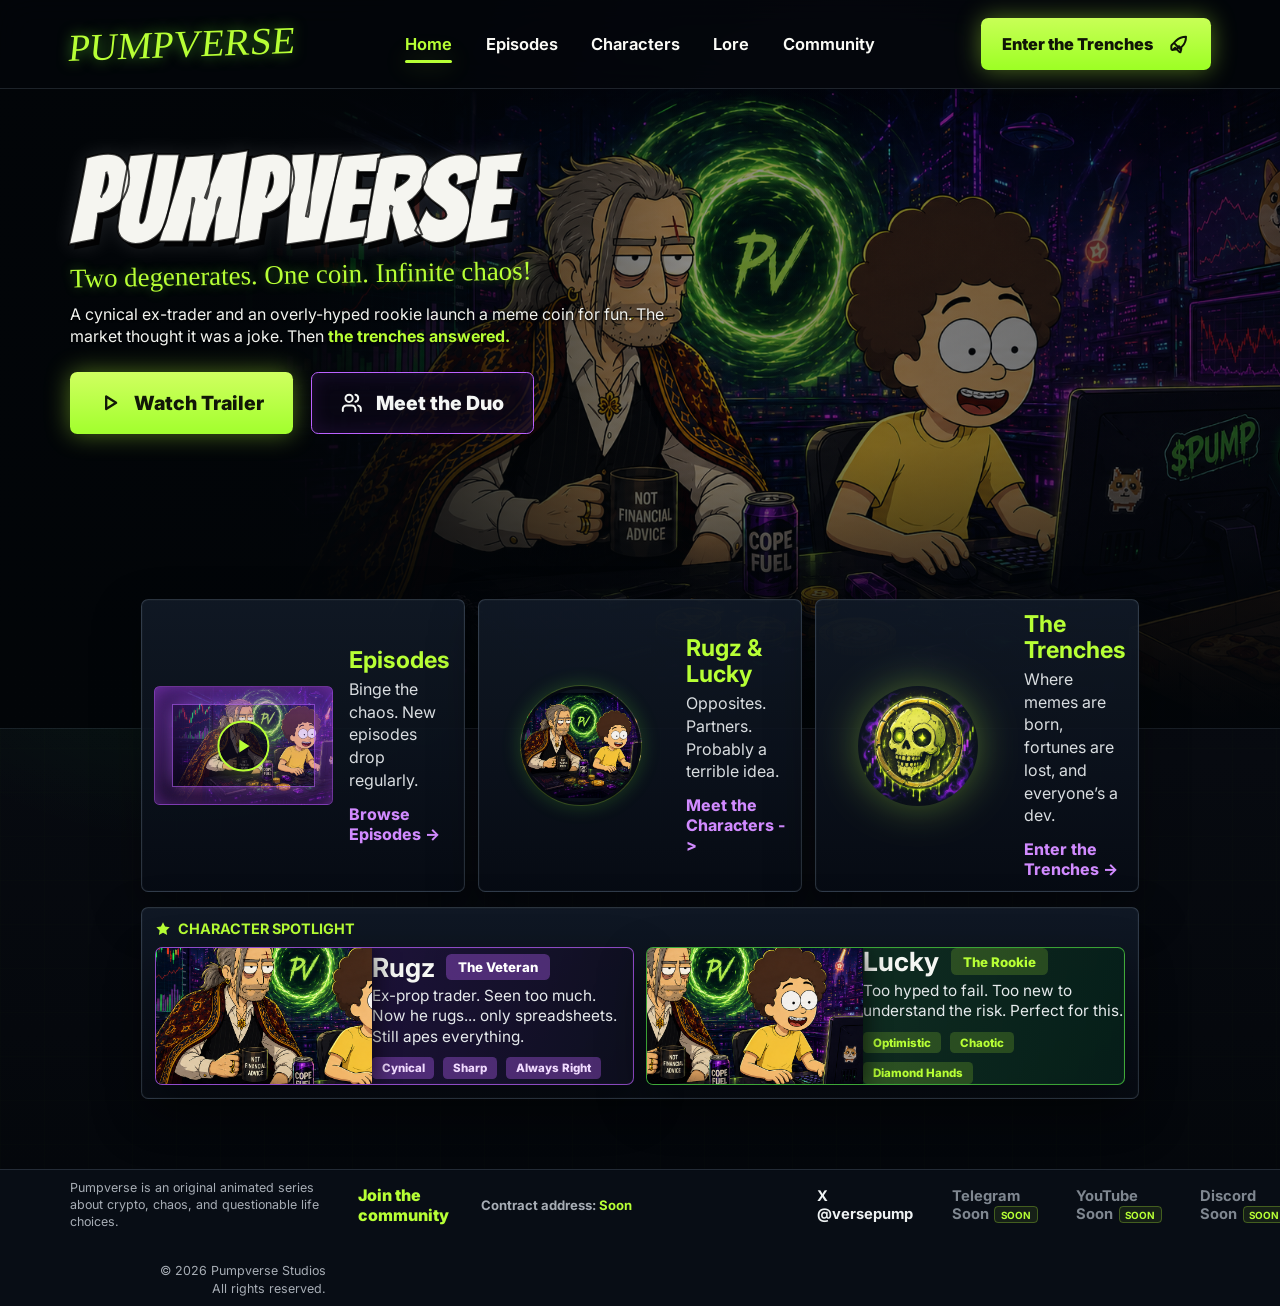
==== commit 586e18d5: "Add favicon social links and page transitions" ====
--- a/index.html
+++ b/index.html
@@ -7,6 +7,7 @@
     <link rel="preconnect" href="https://fonts.googleapis.com" />
     <link rel="preconnect" href="https://fonts.gstatic.com" crossorigin />
     <link href="https://fonts.googleapis.com/css2?family=Bangers&family=Inter:wght@400;500;600;700;800;900&family=Permanent+Marker&display=swap" rel="stylesheet" />
+    <link rel="icon" href="assets/favicon.svg" type="image/svg+xml" />
     <link rel="stylesheet" href="styles.css" />
   </head>
   <body>
@@ -134,6 +135,7 @@
           <p>Pumpverse is an original animated series about crypto, chaos, and questionable life choices.</p>
         </div>
         <a class="community-link" href="#">Join the community</a>
+        <p class="contract-address">Contract address: <span>Soon</span></p>
         <div class="socials" aria-label="Social links">
           <a href="https://x.com/versepump" aria-label="X @versepump" target="_blank" rel="noopener">X @versepump</a>
           <span class="soon-link" aria-label="Telegram coming soon">Telegram Soon</span>
--- a/styles.css
+++ b/styles.css
@@ -34,6 +34,20 @@
     linear-gradient(180deg, #02050a 0%, #070a10 58%, #03060a 100%);
   color: var(--text);
   font-family: Inter, system-ui, -apple-system, BlinkMacSystemFont, "Segoe UI", sans-serif;
+  opacity: 0;
+  transform: translateY(10px);
+  transition: opacity 360ms ease, transform 360ms ease, filter 360ms ease;
+}
+
+body.is-loaded {
+  opacity: 1;
+  transform: translateY(0);
+}
+
+body.is-leaving {
+  opacity: 0;
+  filter: blur(8px);
+  transform: translateY(-8px) scale(0.992);
 }
 
 body::before {
@@ -324,6 +338,48 @@
   box-shadow: 0 1.2rem 3rem rgba(0, 0, 0, 0.36), inset 0 0 0 1px rgba(255, 255, 255, 0.02);
 }
 
+.feature-card,
+.character-card,
+.dash-panel,
+.episode-card,
+.profile-panel,
+.gear-panel,
+.glossary-panel,
+.join-card,
+.drops-card,
+.follow-card {
+  animation: riseIn 520ms ease both;
+}
+
+.feature-card:nth-child(2),
+.character-card:nth-child(2),
+.dash-panel:nth-child(2),
+.episode-card:nth-child(2) {
+  animation-delay: 70ms;
+}
+
+.feature-card:nth-child(3),
+.dash-panel:nth-child(3),
+.episode-card:nth-child(3) {
+  animation-delay: 120ms;
+}
+
+.dash-panel:nth-child(4),
+.episode-card:nth-child(4) {
+  animation-delay: 170ms;
+}
+
+@keyframes riseIn {
+  from {
+    opacity: 0;
+    transform: translateY(18px);
+  }
+  to {
+    opacity: 1;
+    transform: translateY(0);
+  }
+}
+
 .feature-card {
   display: grid;
   grid-template-columns: 11.2rem minmax(0, 1fr);
@@ -565,6 +621,17 @@
   color: #a7adb5;
   font-size: 0.78rem;
   line-height: 1.38;
+}
+
+.contract-address {
+  margin: 0;
+  color: #a7adb5;
+  font-size: 0.82rem;
+  font-weight: 700;
+}
+
+.contract-address span {
+  color: var(--green);
 }
 
 .community-link {
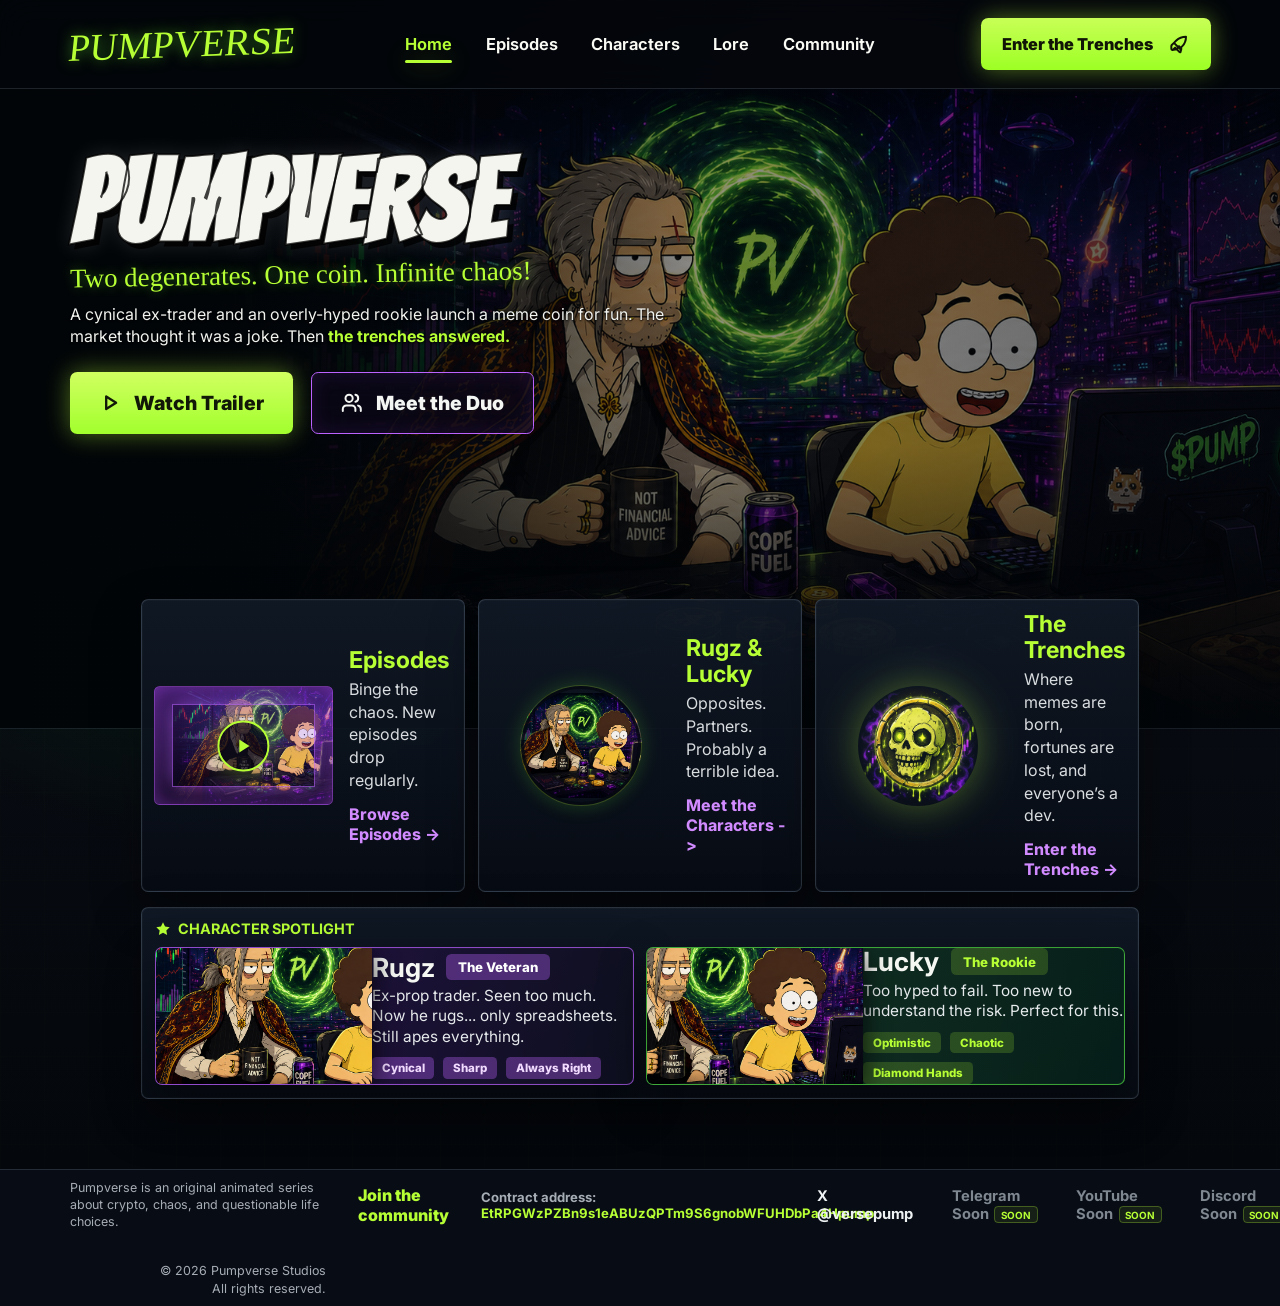
==== commit 00f5580e: "Update contract address" ====
--- a/index.html
+++ b/index.html
@@ -135,7 +135,7 @@
           <p>Pumpverse is an original animated series about crypto, chaos, and questionable life choices.</p>
         </div>
         <a class="community-link" href="#">Join the community</a>
-        <p class="contract-address">Contract address: <span>Soon</span></p>
+        <p class="contract-address">Contract address: <span>EtRPGWzPZBn9s1eABUzQPTm9S6gnobWFUHDbPa4Hpump</span></p>
         <div class="socials" aria-label="Social links">
           <a href="https://x.com/versepump" aria-label="X @versepump" target="_blank" rel="noopener">X @versepump</a>
           <span class="soon-link" aria-label="Telegram coming soon">Telegram Soon</span>
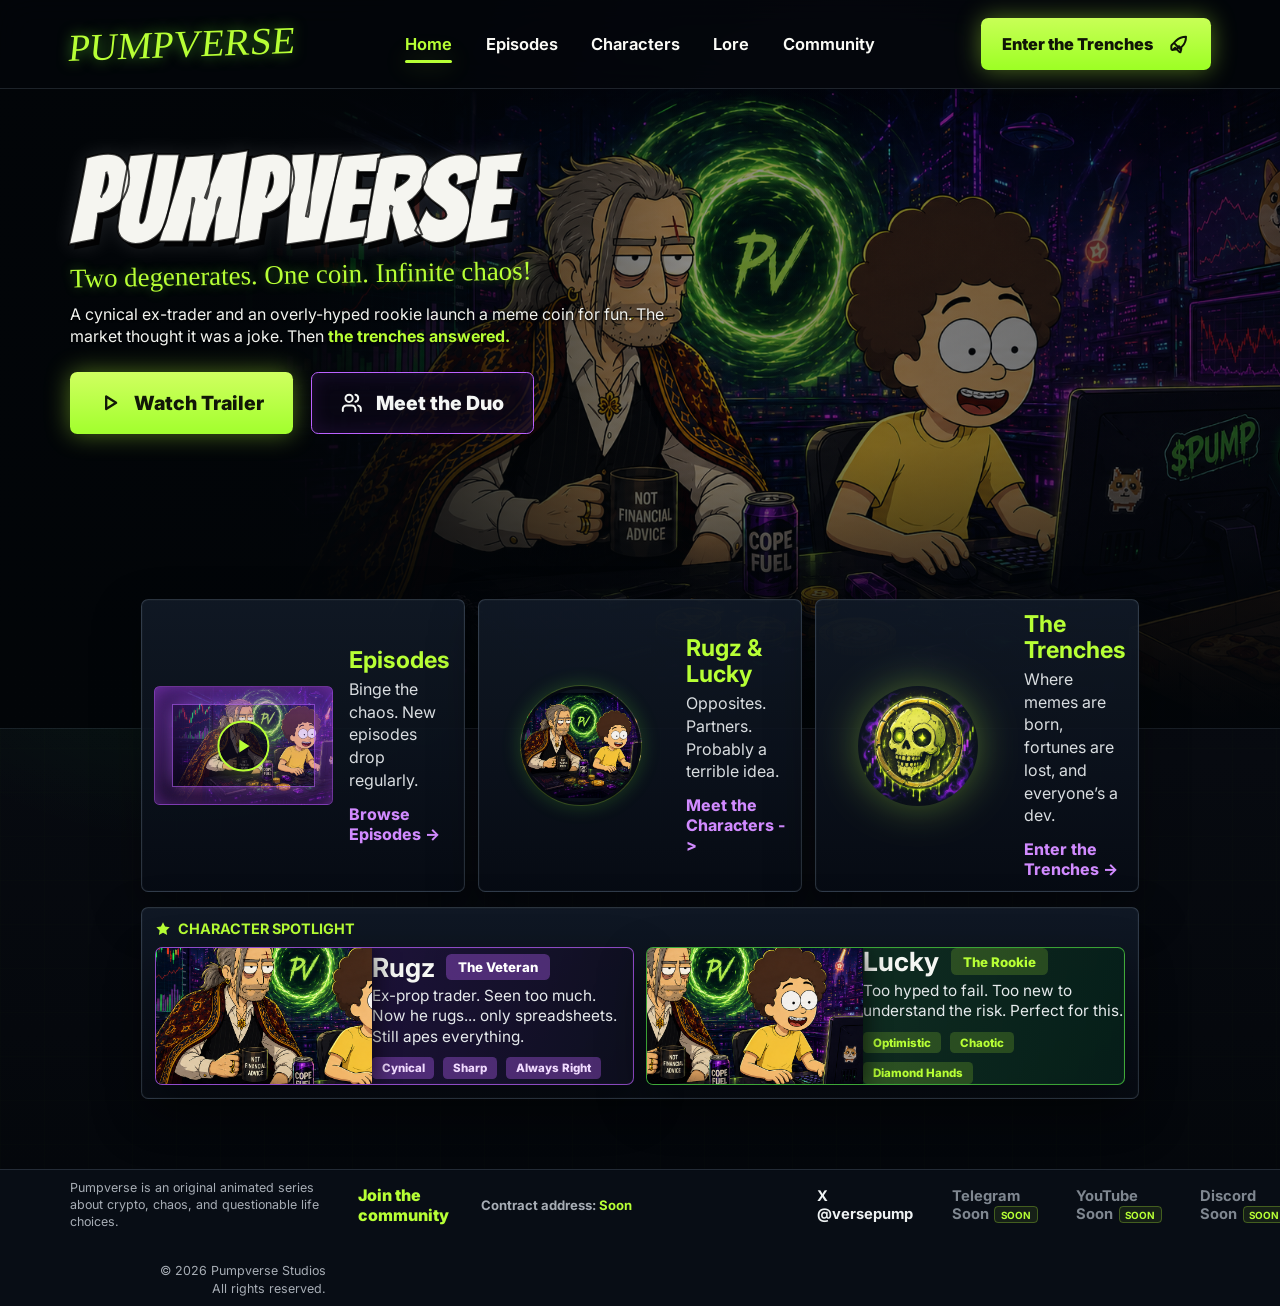
==== commit b0bb410a: "Set contract address to soon" ====
--- a/index.html
+++ b/index.html
@@ -135,7 +135,7 @@
           <p>Pumpverse is an original animated series about crypto, chaos, and questionable life choices.</p>
         </div>
         <a class="community-link" href="#">Join the community</a>
-        <p class="contract-address">Contract address: <span>EtRPGWzPZBn9s1eABUzQPTm9S6gnobWFUHDbPa4Hpump</span></p>
+        <p class="contract-address">Contract address: <span>Soon</span></p>
         <div class="socials" aria-label="Social links">
           <a href="https://x.com/versepump" aria-label="X @versepump" target="_blank" rel="noopener">X @versepump</a>
           <span class="soon-link" aria-label="Telegram coming soon">Telegram Soon</span>
